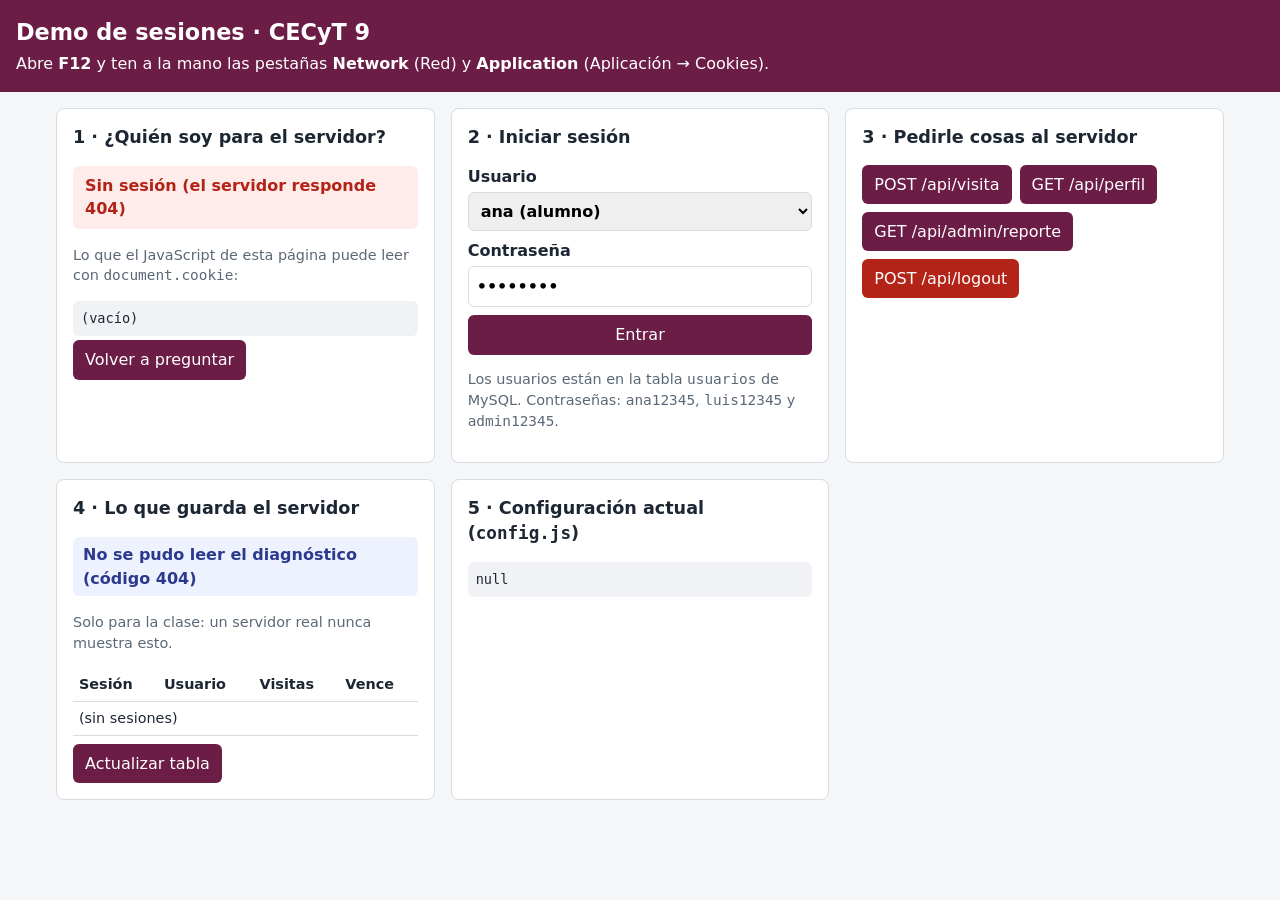
==== ActividadesISD/TercerParcial/demo-sesiones/base/public/index.html @ 36c02f6b "demo" ====
<!doctype html>
<html lang="es">
<head>
  <meta charset="utf-8">
  <meta name="viewport" content="width=device-width, initial-scale=1">
  <title>Demo de sesiones</title>
  <link rel="stylesheet" href="estilos.css">
</head>
<body>
  <header>
    <h1>Demo de sesiones · CECyT 9</h1>
    <p>Abre <strong>F12</strong> y ten a la mano las pestañas <strong>Network</strong> (Red) y <strong>Application</strong> (Aplicación → Cookies).</p>
  </header>

  <main>
    <section class="tarjeta" id="tarjeta-estado">
      <h2>1 · ¿Quién soy para el servidor?</h2>
      <p id="estado" class="estado sin-sesion">Sin sesión</p>
      <p class="detalle">Lo que el JavaScript de esta página puede leer con <code>document.cookie</code>:</p>
      <pre id="cookie-js">(vacío)</pre>
      <button id="btn-refrescar" type="button">Volver a preguntar</button>
    </section>

    <section class="tarjeta">
      <h2>2 · Iniciar sesión</h2>
      <form id="form-login">
        <label>Usuario
          <select id="usuario">
            <option value="ana">ana (alumno)</option>
            <option value="luis">luis (alumno)</option>
            <option value="admin">admin (administrador)</option>
          </select>
        </label>
        <label>Contraseña
          <input id="contrasena" type="password" value="ana12345" autocomplete="off">
        </label>
        <button type="submit">Entrar</button>
      </form>
      <p class="detalle">Los usuarios están en la tabla <code>usuarios</code> de MySQL. Contraseñas: <code>ana12345</code>, <code>luis12345</code> y <code>admin12345</code>.</p>
    </section>

    <section class="tarjeta">
      <h2>3 · Pedirle cosas al servidor</h2>
      <div class="botones">
        <button type="button" data-metodo="POST" data-url="/api/visita">POST /api/visita</button>
        <button type="button" data-metodo="GET" data-url="/api/perfil">GET /api/perfil</button>
        <button type="button" data-metodo="GET" data-url="/api/admin/reporte">GET /api/admin/reporte</button>
        <button type="button" data-metodo="POST" data-url="/api/logout" class="peligro">POST /api/logout</button>
      </div>
      <ol id="bitacora" class="bitacora" reversed></ol>
    </section>

    <section class="tarjeta">
      <h2>4 · Lo que guarda el servidor</h2>
      <p id="donde" class="estado-almacen">…</p>
      <p class="detalle">Solo para la clase: un servidor real nunca muestra esto.</p>
      <table>
        <thead><tr><th>Sesión</th><th>Usuario</th><th>Visitas</th><th>Vence</th></tr></thead>
        <tbody id="tabla-sesiones"><tr><td colspan="4">(sin sesiones)</td></tr></tbody>
      </table>
      <button id="btn-sesiones" type="button">Actualizar tabla</button>
    </section>

    <section class="tarjeta">
      <h2>5 · Configuración actual (<code>config.js</code>)</h2>
      <pre id="config">…</pre>
    </section>
  </main>

  <script src="demo.js"></script>
</body>
</html>
---- ActividadesISD/TercerParcial/demo-sesiones/base/public/estilos.css ----
:root {
  --fondo: #f4f6f8;
  --tarjeta: #ffffff;
  --texto: #1d2733;
  --suave: #5b6876;
  --borde: #d6dce3;
  --guinda: #6c1d45;
  --verde: #1f7a3f;
  --ambar: #a15c00;
  --rojo: #b42318;
}

* { box-sizing: border-box; }

body {
  margin: 0;
  font-family: system-ui, -apple-system, "Segoe UI", Roboto, sans-serif;
  background: var(--fondo);
  color: var(--texto);
  line-height: 1.45;
}

header {
  background: var(--guinda);
  color: #fff;
  padding: 16px;
}

header h1 { margin: 0 0 4px; font-size: 1.4rem; }
header p { margin: 0; }

main {
  display: grid;
  gap: 16px;
  grid-template-columns: repeat(auto-fit, minmax(320px, 1fr));
  padding: 16px;
  max-width: 1200px;
  margin: 0 auto;
}

.tarjeta {
  background: var(--tarjeta);
  border: 1px solid var(--borde);
  border-radius: 8px;
  padding: 16px;
  min-width: 0;
}

.tarjeta h2 { margin-top: 0; font-size: 1.1rem; }

.estado { font-weight: 600; padding: 8px 12px; border-radius: 6px; }
.con-sesion { background: #e3f4e8; color: var(--verde); }
.sin-sesion { background: #fdecea; color: var(--rojo); }

.detalle { color: var(--suave); font-size: 0.9rem; }

pre {
  background: #f0f2f5;
  border-radius: 6px;
  padding: 8px;
  overflow-x: auto;
  white-space: pre-wrap;
  word-break: break-all;
  font-size: 0.85rem;
  margin: 4px 0;
}

form { display: grid; gap: 8px; }
label { display: grid; gap: 4px; font-weight: 600; }
input, select { padding: 8px; border: 1px solid var(--borde); border-radius: 6px; font: inherit; }

button {
  padding: 8px 12px;
  border: 0;
  border-radius: 6px;
  background: var(--guinda);
  color: #fff;
  font: inherit;
  cursor: pointer;
}

button.peligro { background: var(--rojo); }

.botones { display: flex; flex-wrap: wrap; gap: 8px; margin-bottom: 8px; }

.bitacora { padding-left: 24px; max-height: 360px; overflow-y: auto; }
.bitacora li { margin-bottom: 8px; }

.codigo { display: inline-block; min-width: 44px; text-align: center; border-radius: 4px; color: #fff; font-weight: 700; }
.codigo.ok { background: var(--verde); }
.codigo.e401 { background: var(--rojo); }
.codigo.e403 { background: var(--ambar); }
.codigo.error { background: #444; }

table { width: 100%; border-collapse: collapse; font-size: 0.9rem; margin-bottom: 8px; }
th, td { border-bottom: 1px solid var(--borde); padding: 6px; text-align: left; }
tr.tuya { background: #fff6dc; font-weight: 600; }

.estado-almacen { font-weight: 600; background: #eef2ff; color: #2b3a8c; padding: 6px 10px; border-radius: 6px; }
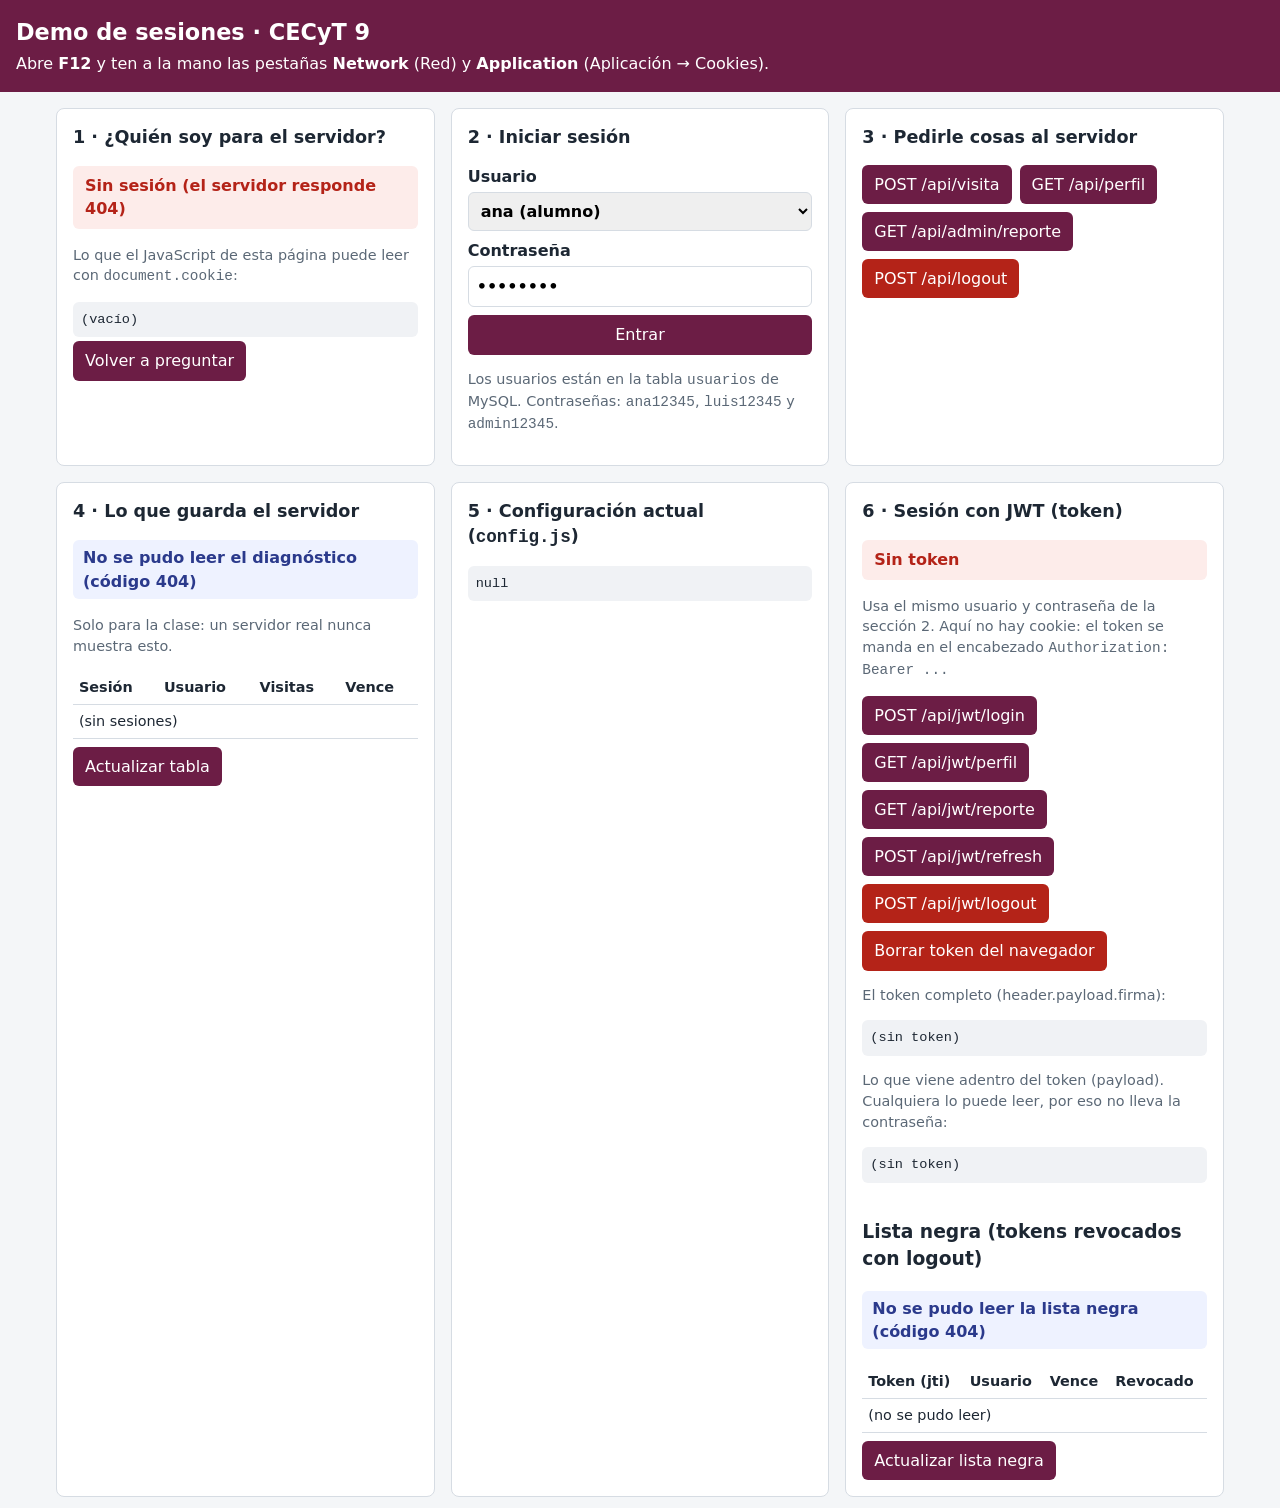
==== commit bfa9f282: "JWT front" ====
--- a/ActividadesISD/TercerParcial/demo-sesiones/base/public/index.html
+++ b/ActividadesISD/TercerParcial/demo-sesiones/base/public/index.html
@@ -65,6 +65,33 @@
       <h2>5 · Configuración actual (<code>config.js</code>)</h2>
       <pre id="config">…</pre>
     </section>
+
+    <section class="tarjeta">
+      <h2>6 · Sesión con JWT (token)</h2>
+      <p id="estado-jwt" class="estado sin-sesion">Sin token</p>
+      <p class="detalle">Usa el mismo usuario y contraseña de la sección 2. Aquí no hay cookie: el token se manda en el encabezado <code>Authorization: Bearer ...</code></p>
+      <div class="botones">
+        <button type="button" data-jwt="login">POST /api/jwt/login</button>
+        <button type="button" data-jwt="GET /api/jwt/perfil">GET /api/jwt/perfil</button>
+        <button type="button" data-jwt="GET /api/jwt/reporte">GET /api/jwt/reporte</button>
+        <button type="button" data-jwt="POST /api/jwt/refresh">POST /api/jwt/refresh</button>
+        <button type="button" data-jwt="POST /api/jwt/logout" class="peligro">POST /api/jwt/logout</button>
+        <button type="button" data-jwt="borrar" class="peligro">Borrar token del navegador</button>
+      </div>
+      <p class="detalle">El token completo (header.payload.firma):</p>
+      <pre id="jwt-token">(sin token)</pre>
+      <p class="detalle">Lo que viene adentro del token (payload). Cualquiera lo puede leer, por eso no lleva la contraseña:</p>
+      <pre id="jwt-payload">(sin token)</pre>
+      <ol id="bitacora-jwt" class="bitacora" reversed></ol>
+
+      <h3>Lista negra (tokens revocados con logout)</h3>
+      <p id="jwt-revocar" class="estado-almacen">…</p>
+      <table>
+        <thead><tr><th>Token (jti)</th><th>Usuario</th><th>Vence</th><th>Revocado</th></tr></thead>
+        <tbody id="tabla-tokens"><tr><td colspan="4">(sin tokens revocados)</td></tr></tbody>
+      </table>
+      <button id="btn-tokens" type="button">Actualizar lista negra</button>
+    </section>
   </main>
 
   <script src="demo.js"></script>
